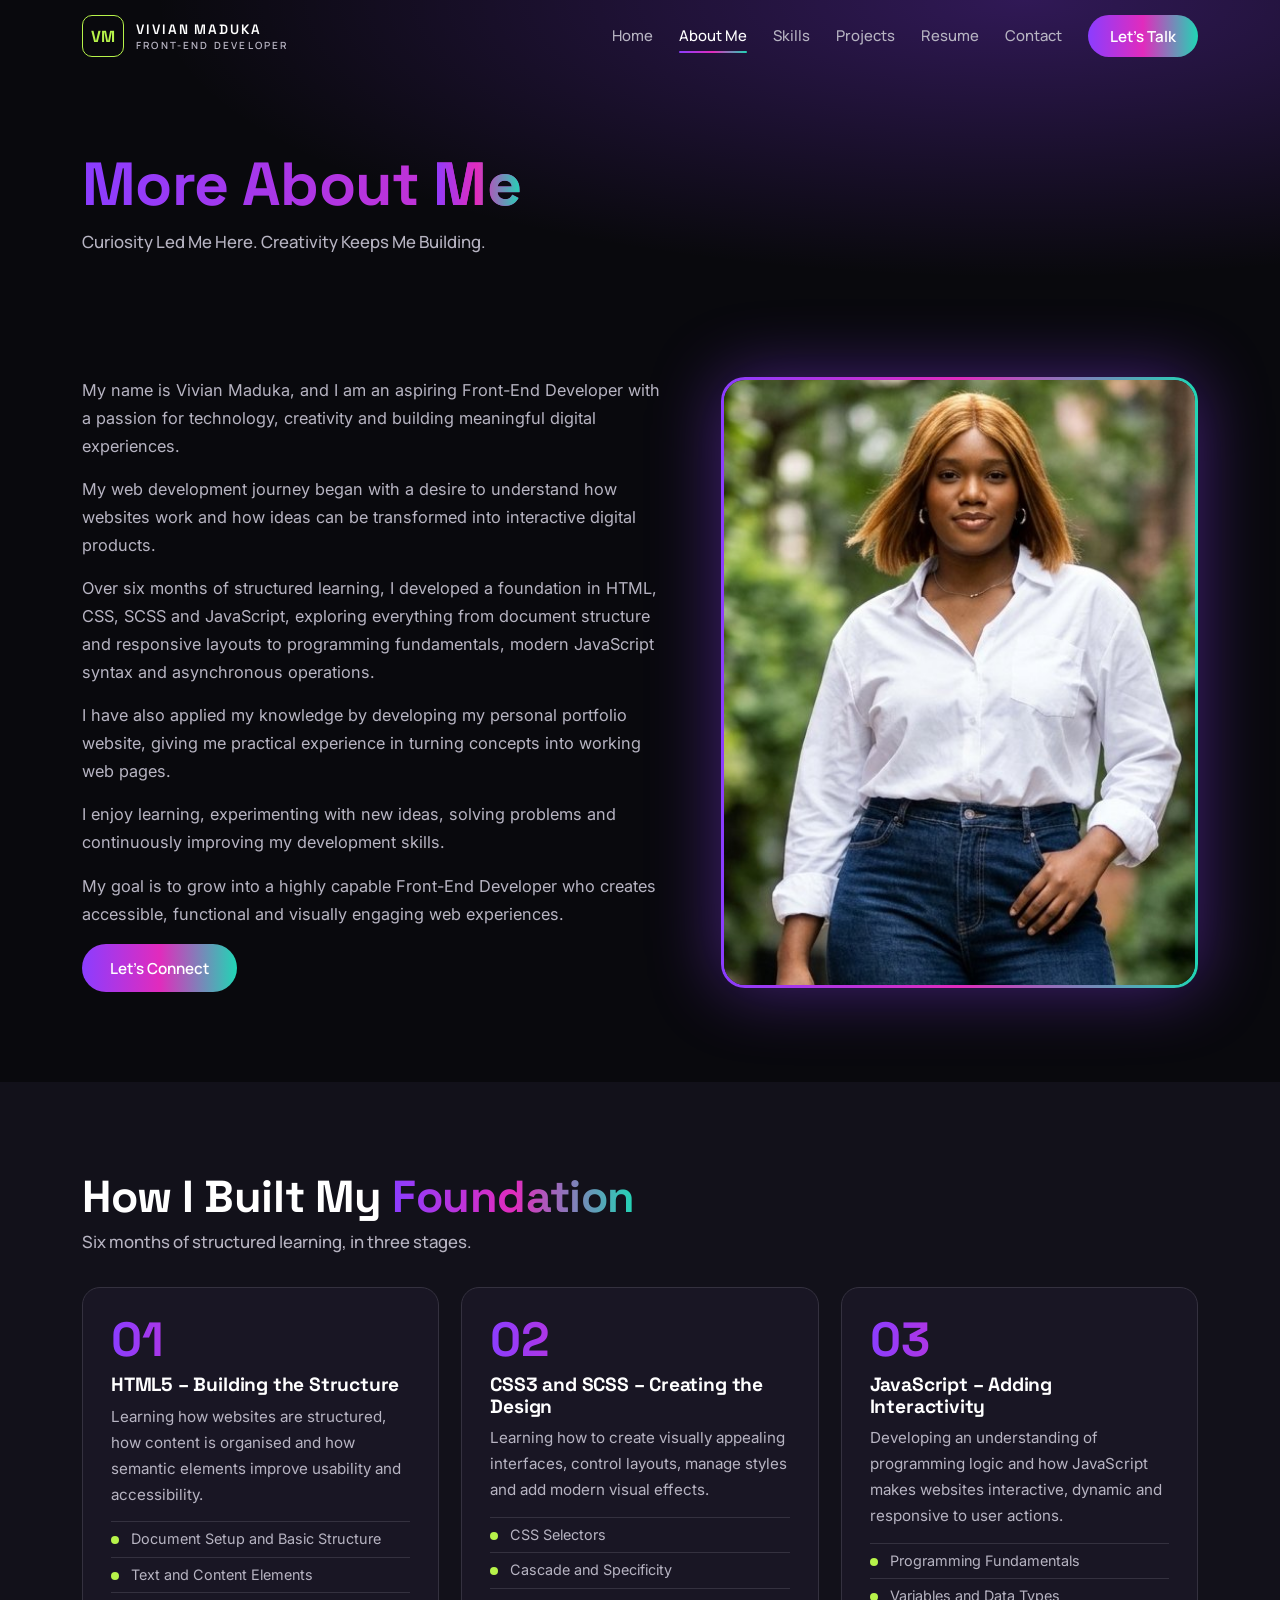
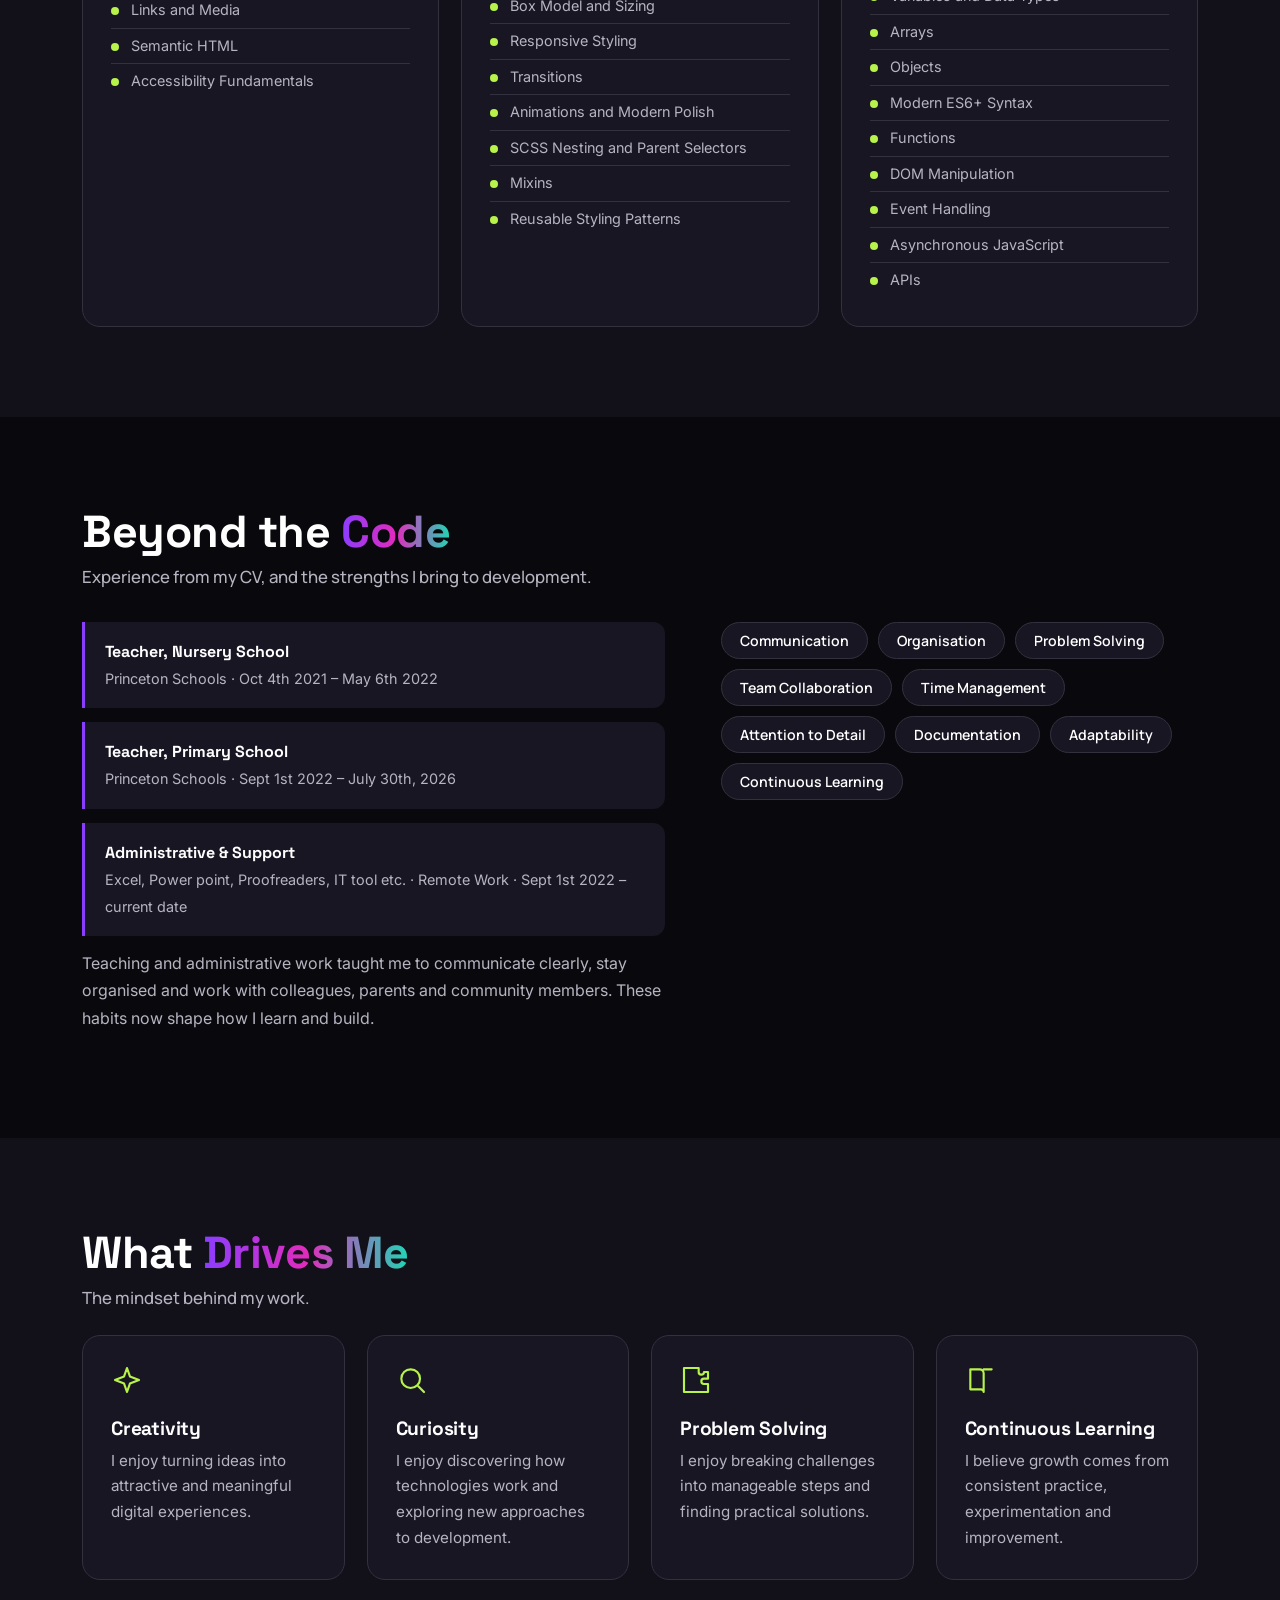
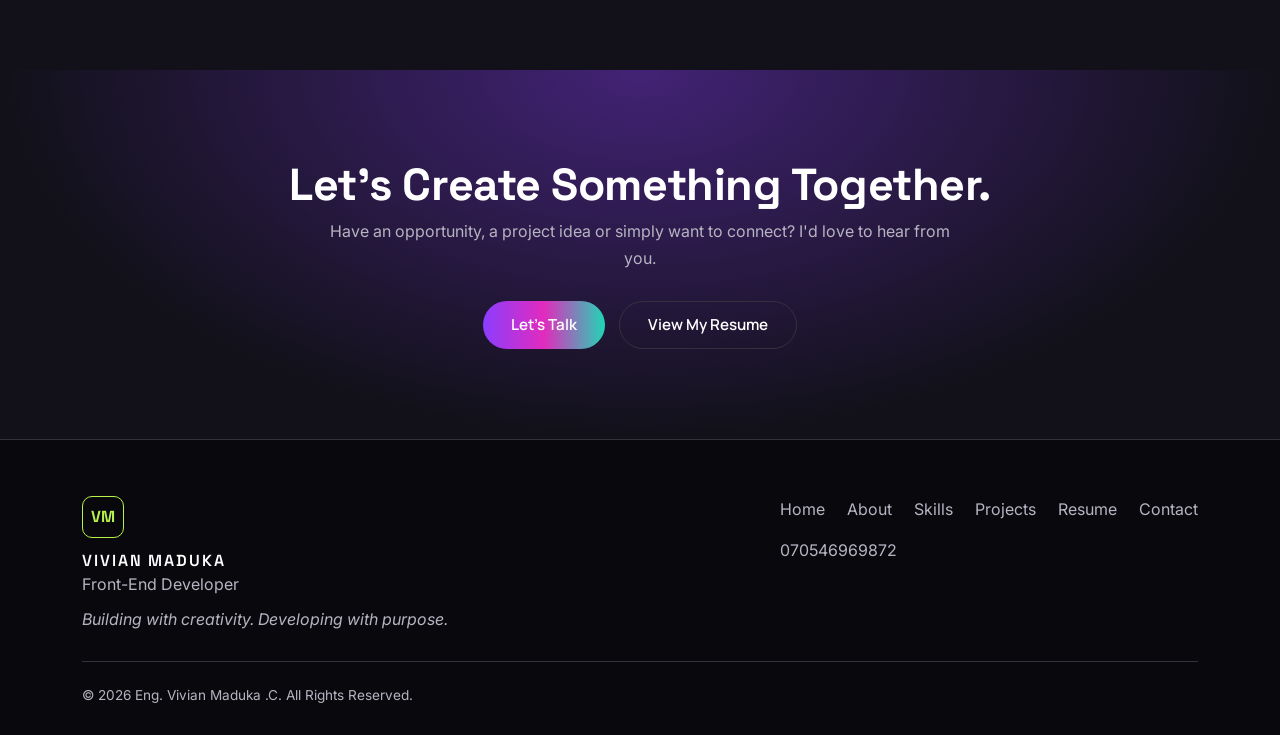
==== vivian-portfolio/about.html @ ad2b27b4 "mt first commit" ====
<!DOCTYPE html>
<html lang="en">
<head>
<meta charset="utf-8">
<meta name="viewport" content="width=device-width, initial-scale=1">
<title>About Me | Eng. Vivian Maduka</title>
<meta name="description" content="The story, learning journey and transferable strengths of Eng. Vivian Maduka, an aspiring Front-End Developer.">
<meta name="keywords" content="front-end developer, HTML5, CSS3, SCSS, JavaScript, responsive web design, portfolio, Lagos">
<meta property="og:title" content="About Me | Eng. Vivian Maduka"><meta property="og:description" content="The story, learning journey and transferable strengths of Eng. Vivian Maduka, an aspiring Front-End Developer."><meta property="og:type" content="website"><meta property="og:image" content="assets/images/vivian-hero.jpg">
<meta name="theme-color" content="#09090D">
<link rel="preconnect" href="https://fonts.googleapis.com"><link rel="preconnect" href="https://fonts.gstatic.com" crossorigin>
<link href="https://fonts.googleapis.com/css2?family=Inter:wght@400;500;600&family=Manrope:wght@500;600;700&family=Space+Grotesk:wght@500;600;700&display=swap" rel="stylesheet">
<link rel="stylesheet" href="css/style.css">
<script type="application/ld+json">{"@context":"https://schema.org","@type":"Person","name":"Eng. Vivian Maduka .C.","jobTitle":"Front-End Developer","email":"veemaduka2004@gmail.com","telephone":"070546969872","url":"https://veemaduka2004-arch.github.io/Portfoilo_check/"}</script>
</head>
<body data-page="about">
<a class="skip" href="#main">Skip to content</a>
<header id="hd"><div class="wrap nav">
<a class="brand" href="index.html" aria-label="Vivian Maduka home"><span class="mono">VM</span><span><b>VIVIAN MADUKA</b><small>FRONT-END DEVELOPER</small></span></a>
<button class="burger" aria-expanded="false" aria-controls="menu" aria-label="Open menu"><span></span></button>
<nav aria-label="Main"><ul id="menu"><li><a class="l" href="index.html">Home</a></li><li><a class="l" href="about.html">About Me</a></li><li><a class="l" href="skills.html">Skills</a></li><li><a class="l" href="projects.html">Projects</a></li><li><a class="l" href="resume.html">Resume</a></li><li><a class="l" href="contact.html">Contact</a></li><li><a class="btn sm" href="contact.html">Let's Talk</a></li></ul></nav>
</div></header>
<main id="main">
<section class="ph-head"><div class="wrap"><h1 class="grad-t">More About <span>Me</span></h1><p class="sub">Curiosity Led Me Here. Creativity Keeps Me Building.</p></div></section>
<section><div class="wrap split">
<div class="rv story"><p>My name is Vivian Maduka, and I am an aspiring Front-End Developer with a passion for technology, creativity and building meaningful digital experiences.</p>
<p>My web development journey began with a desire to understand how websites work and how ideas can be transformed into interactive digital products.</p>
<p>Over six months of structured learning, I developed a foundation in HTML, CSS, SCSS and JavaScript, exploring everything from document structure and responsive layouts to programming fundamentals, modern JavaScript syntax and asynchronous operations.</p>
<p>I have also applied my knowledge by developing my personal portfolio website, giving me practical experience in turning concepts into working web pages.</p>
<p>I enjoy learning, experimenting with new ideas, solving problems and continuously improving my development skills.</p>
<p>My goal is to grow into a highly capable Front-End Developer who creates accessible, functional and visually engaging web experiences.</p>
<a class="btn" href="contact.html">Let's Connect</a></div>
<div class="rv"><div class="pimg sq"><img src="assets/images/vivian-about.jpg" width="460" height="605" loading="lazy" alt="Eng. Vivian Maduka, aspiring Front-End Developer"></div></div></div></section>
<section class="alt"><div class="wrap"><h2>How I Built My <span class="grad-t">Foundation</span></h2><p class="sub">Six months of structured learning, in three stages.</p>
<div class="stages"><article class="card stage rv"><span class="num">01</span><h3>HTML5 – Building the Structure</h3><p>Learning how websites are structured, how content is organised and how semantic elements improve usability and accessibility.</p><ul><li>Document Setup and Basic Structure</li><li>Text and Content Elements</li><li>Links and Media</li><li>Semantic HTML</li><li>Accessibility Fundamentals</li></ul></article><article class="card stage rv"><span class="num">02</span><h3>CSS3 and SCSS – Creating the Design</h3><p>Learning how to create visually appealing interfaces, control layouts, manage styles and add modern visual effects.</p><ul><li>CSS Selectors</li><li>Cascade and Specificity</li><li>Box Model and Sizing</li><li>Responsive Styling</li><li>Transitions</li><li>Animations and Modern Polish</li><li>SCSS Nesting and Parent Selectors</li><li>Mixins</li><li>Reusable Styling Patterns</li></ul></article><article class="card stage rv"><span class="num">03</span><h3>JavaScript – Adding Interactivity</h3><p>Developing an understanding of programming logic and how JavaScript makes websites interactive, dynamic and responsive to user actions.</p><ul><li>Programming Fundamentals</li><li>Variables and Data Types</li><li>Arrays</li><li>Objects</li><li>Modern ES6+ Syntax</li><li>Functions</li><li>DOM Manipulation</li><li>Event Handling</li><li>Asynchronous JavaScript</li><li>APIs</li></ul></article></div></div></section>
<section><div class="wrap"><h2>Beyond the <span class="grad-t">Code</span></h2><p class="sub">Experience from my CV, and the strengths I bring to development.</p>
<div class="split"><div class="rv"><div class="job"><b>Teacher, Nursery School</b><span>Princeton Schools · Oct 4th 2021 – May 6th 2022</span></div>
<div class="job"><b>Teacher, Primary School</b><span>Princeton Schools · Sept 1st 2022 – July 30th, 2026</span></div>
<div class="job"><b>Administrative &amp; Support</b><span>Excel, Power point, Proofreaders, IT tool etc. · Remote Work · Sept 1st 2022 – current date</span></div>
<p class="dim">Teaching and administrative work taught me to communicate clearly, stay organised and work with colleagues, parents and community members. These habits now shape how I learn and build.</p></div>
<div class="rv chips"><span>Communication</span><span>Organisation</span><span>Problem Solving</span><span>Team Collaboration</span><span>Time Management</span><span>Attention to Detail</span><span>Documentation</span><span>Adaptability</span><span>Continuous Learning</span></div></div></div></section>
<section class="alt"><div class="wrap"><h2>What <span class="grad-t">Drives Me</span></h2><p class="sub" style="margin-bottom:26px">The mindset behind my work.</p><div class="grid g4"><article class="card rv"><svg class="ic" viewBox="0 0 24 24" aria-hidden="true"><path d="M12 3l2.2 6.3L21 12l-6.8 2.7L12 21l-2.2-6.3L3 12l6.8-2.7z"/></svg><h3>Creativity</h3><p>I enjoy turning ideas into attractive and meaningful digital experiences.</p></article><article class="card rv"><svg class="ic" viewBox="0 0 24 24" aria-hidden="true"><circle cx="11" cy="11" r="7"/><path d="M21 21l-4.3-4.3"/></svg><h3>Curiosity</h3><p>I enjoy discovering how technologies work and exploring new approaches to development.</p></article><article class="card rv"><svg class="ic" viewBox="0 0 24 24" aria-hidden="true"><path d="M10 3h4v3a2 2 0 1 0 4 0h3v5h-3a2 2 0 1 0 0 4h3v6H3V3z"/></svg><h3>Problem Solving</h3><p>I enjoy breaking challenges into manageable steps and finding practical solutions.</p></article><article class="card rv"><svg class="ic" viewBox="0 0 24 24" aria-hidden="true"><path d="M4 4h7a3 3 0 0 1 3 3v14a2 2 0 0 0-2-2H4zM20 4h-6"/></svg><h3>Continuous Learning</h3><p>I believe growth comes from consistent practice, experimentation and improvement.</p></article></div></div></section>
<section class="band"><div class="wrap"><h2>Let's Create Something Together.</h2><p>Have an opportunity, a project idea or simply want to connect? I'd love to hear from you.</p><div class="cta c"><a class="btn" href="contact.html">Let's Talk</a><a class="btn ghost" href="resume.html">View My Resume</a></div></div></section></main>
<footer><div class="wrap">
<div class="ft"><div><span class="mono">VM</span><h3>VIVIAN MADUKA</h3><p>Front-End Developer</p><p class="q">Building with creativity. Developing with purpose.</p></div>
<div><ul><li><a href="index.html">Home</a></li><li><a href="about.html">About</a></li><li><a href="skills.html">Skills</a></li><li><a href="projects.html">Projects</a></li><li><a href="resume.html">Resume</a></li><li><a href="contact.html">Contact</a></li></ul><p class="ph"><a href="tel:070546969872">070546969872</a></p><!-- Add LinkedIn / GitHub icon links here once the real profile URLs are available --></div></div>
<p class="cp">© 2026 Eng. Vivian Maduka .C. All Rights Reserved.</p>
</div></footer>
<button id="top" aria-label="Back to top">↑</button>
<script src="js/script.js"></script>
</body></html>
---- vivian-portfolio/css/style.css ----
:root{--bg:#09090D;--bg2:#12111A;--card:#191624;--p:#8B3DFF;--v:#B65CFF;--m:#E12BBD;--lime:#B7F34A;--teal:#20D6B5;--tx:#fff;--tx2:#B7B4C2;--bd:#34313F;
--g:linear-gradient(90deg,#8B3DFF,#E12BBD,#20D6B5);--hd:'Space Grotesk',system-ui,sans-serif;--bodyf:'Inter',system-ui,sans-serif;--mf:'Manrope',system-ui,sans-serif}
*{box-sizing:border-box;margin:0}
html{scroll-behavior:smooth;scroll-padding-top:80px}
body{background:var(--bg);color:var(--tx);font:400 1rem/1.7 var(--bodyf);overflow-x:hidden}
img{max-width:100%;display:block}a{color:var(--lime)}
:focus-visible{outline:3px solid var(--lime);outline-offset:3px}
.skip{position:absolute;left:-999px;top:8px;background:var(--lime);color:#000;padding:8px 14px;z-index:99;border-radius:6px}.skip:focus{left:8px}
.wrap{max-width:1160px;margin:0 auto;padding:0 22px}
h1,h2,h3{font-family:var(--hd);line-height:1.12;letter-spacing:-.01em}
h2{font-size:clamp(1.9rem,4vw,2.8rem);margin-bottom:8px}h2.sm{font-size:1.4rem;margin:44px 0 18px;color:var(--v)}h2.sm:first-child{margin-top:0}
.grad-t,.ph-head h1 span{background:var(--g);-webkit-background-clip:text;background-clip:text;color:transparent}
.sub{color:var(--tx2);font:500 1.05rem var(--mf);margin-bottom:34px}.dim{color:var(--tx2)}
section{padding:90px 0}.alt{background:var(--bg2)}
.btn{display:inline-flex;align-items:center;justify-content:center;min-height:48px;padding:0 28px;border-radius:999px;border:0;font:600 .95rem var(--mf);color:#fff;background:var(--g);text-decoration:none;cursor:pointer;transition:transform .2s,box-shadow .2s}
.btn:hover{transform:translateY(-2px);box-shadow:0 10px 30px rgba(139,61,255,.45)}
.btn.ghost{background:transparent;border:1px solid var(--bd);color:#fff}.btn.ghost:hover{border-color:var(--lime);box-shadow:none}
.btn.sm{min-height:42px;padding:0 22px}.btn:disabled{opacity:.6;cursor:wait}
.cta{display:flex;gap:14px;flex-wrap:wrap}.cta.c{justify-content:center}
header{position:fixed;inset:0 0 auto;z-index:50;transition:background .3s,border-color .3s;border-bottom:1px solid transparent}
header.sc,header.open{background:rgba(9,9,13,.92);backdrop-filter:blur(12px);border-color:var(--bd)}
.nav{display:flex;align-items:center;justify-content:space-between;height:72px}
.brand{display:flex;align-items:center;gap:12px;text-decoration:none;color:#fff}
.mono{display:inline-grid;place-items:center;width:42px;height:42px;border:1.5px solid var(--lime);border-radius:10px;font:700 1rem var(--hd);color:var(--lime);letter-spacing:.5px}
.brand b{display:block;font:600 .85rem var(--hd);letter-spacing:.14em}.brand small{display:block;font:600 .62rem var(--mf);letter-spacing:.22em;color:var(--tx2)}
nav ul{list-style:none;padding:0;display:flex;align-items:center;gap:26px}
nav a.l{color:var(--tx2);text-decoration:none;font:500 .93rem var(--mf);padding:6px 0;position:relative}
nav a.l:hover,nav a.l.on{color:#fff}nav a.l.on:after{content:"";position:absolute;left:0;right:0;bottom:-2px;height:2px;background:var(--g);border-radius:2px}
.burger{display:none;background:none;border:0;width:46px;height:46px;cursor:pointer}
.burger span,.burger span:before,.burger span:after{display:block;width:24px;height:2px;background:#fff;margin:auto;position:relative;transition:.25s}
.burger span:before,.burger span:after{content:"";position:absolute;left:0}.burger span:before{top:-7px}.burger span:after{top:7px}
.burger[aria-expanded=true] span{background:transparent}.burger[aria-expanded=true] span:before{top:0;transform:rotate(45deg)}.burger[aria-expanded=true] span:after{top:0;transform:rotate(-45deg)}
@media(max-width:940px){.burger{display:block}
nav ul{position:absolute;top:100%;left:0;right:0;flex-direction:column;align-items:stretch;gap:0;background:rgba(9,9,13,.97);padding:0 22px;max-height:0;overflow:hidden;opacity:0;transition:max-height .35s,opacity .3s,padding .3s}
nav ul.open{max-height:520px;opacity:1;padding:8px 22px 24px}
nav a.l{display:block;padding:14px 0;border-bottom:1px solid var(--bd)}nav a.l.on:after{display:none}nav a.l.on{color:var(--lime)}nav .btn{width:100%;margin-top:14px}}
.hero{position:relative;min-height:100vh;display:flex;align-items:center;padding:130px 0 70px;overflow:hidden}
.hero:before{content:"";position:absolute;width:620px;height:620px;right:-120px;top:-60px;background:radial-gradient(circle,rgba(139,61,255,.45),transparent 65%);filter:blur(30px)}
.hero:after{content:"";position:absolute;width:520px;height:520px;left:-200px;bottom:-200px;background:radial-gradient(circle,rgba(32,214,181,.22),transparent 65%);filter:blur(30px)}
.hero-g{position:relative;z-index:1;display:grid;grid-template-columns:1.1fr .9fr;gap:50px;align-items:center}
.hero h1{font-size:clamp(2.6rem,6.2vw,4.6rem);margin:20px 0 10px}
.badge{display:inline-flex;align-items:center;gap:10px;border:1px solid var(--bd);border-radius:999px;padding:6px 16px;font:600 .74rem var(--mf);letter-spacing:.16em;color:var(--tx2)}
.badge i{width:8px;height:8px;border-radius:50%;background:var(--lime);box-shadow:0 0 10px var(--lime)}
.role{font:600 clamp(1.4rem,3vw,2rem) var(--hd);color:var(--lime);margin-bottom:18px;min-height:1.3em}.caret{animation:bl 1s steps(1) infinite;margin-left:2px}@keyframes bl{50%{opacity:0}}
.hero p{max-width:560px;color:var(--tx2);margin-bottom:14px}.hero p.role{color:var(--lime)}.hero .cta{margin-top:26px}
.pwrap{position:relative;max-width:430px;margin-left:auto}
.pimg{border-radius:28px 90px 28px 90px;padding:3px;background:var(--g);box-shadow:0 0 70px rgba(139,61,255,.45)}
.pimg img{width:100%;aspect-ratio:4/5;object-fit:cover;object-position:center 15%;border-radius:25px 87px 25px 87px;background:var(--card)}
.pimg.sq{border-radius:24px}.pimg.sq img{border-radius:21px;aspect-ratio:3/4}
.fl{position:absolute;padding:7px 15px;border-radius:999px;background:rgba(25,22,36,.92);border:1px solid var(--bd);font:600 .8rem var(--mf);animation:fy 5s ease-in-out infinite;backdrop-filter:blur(6px)}
.f1{top:8%;left:-30px;color:var(--lime)}.f2{top:30%;right:-22px;color:var(--v);animation-delay:-1s}.f3{bottom:28%;left:-38px;color:var(--m);animation-delay:-2s}.f4{bottom:8%;right:-14px;color:var(--teal);animation-delay:-3s}
@keyframes fy{50%{transform:translateY(-10px)}}
@media(max-width:860px){.hero{padding-top:110px}.hero-g{grid-template-columns:1fr}.pwrap{margin:10px auto 0;max-width:340px}.f1,.f3{left:-8px}.f2,.f4{right:-8px}.btn{width:100%}.cta .btn{flex:1 1 100%}}
.marq{border-block:1px solid var(--bd);background:var(--bg2);overflow:hidden;padding:20px 0}
.mt{display:flex;width:max-content;gap:34px;animation:mq 30s linear infinite;font:500 1.6rem var(--hd);color:var(--tx2)}.mt b{color:var(--lime)}@keyframes mq{to{transform:translateX(-50%)}}
.split{display:grid;grid-template-columns:1.1fr .9fr;gap:56px;align-items:start}.split p{margin-bottom:16px;max-width:62ch;color:var(--tx2)}
@media(max-width:860px){.split{grid-template-columns:1fr;gap:34px}}
.fact{display:flex;align-items:baseline;gap:18px;padding:20px 0;border-bottom:1px solid var(--bd)}.fact b{font:600 3rem var(--hd);color:var(--lime);min-width:70px}.fact span{color:var(--tx2)}
.ph-head{padding:150px 0 40px;background:radial-gradient(ellipse at 80% 0,rgba(139,61,255,.3),transparent 60%)}.ph-head h1{font-size:clamp(2.3rem,5.5vw,3.8rem);margin-bottom:12px}.ph-head+section{padding-top:50px}
.grid{display:grid;grid-template-columns:repeat(3,1fr);gap:22px}.grid.g4{grid-template-columns:repeat(4,1fr)}.grid.one{grid-template-columns:1fr}
@media(max-width:980px){.grid,.grid.g4{grid-template-columns:1fr 1fr}}@media(max-width:600px){.grid,.grid.g4{grid-template-columns:1fr}}
.card{background:var(--card);border:1px solid var(--bd);border-radius:18px;padding:28px;transition:transform .25s,border-color .25s,box-shadow .25s}
.card:hover{transform:translateY(-4px);border-color:var(--p);box-shadow:0 14px 40px rgba(139,61,255,.18)}
.ic{width:32px;height:32px;stroke:var(--lime);fill:none;stroke-width:1.6;stroke-linecap:round;stroke-linejoin:round;margin-bottom:14px}
.card h3{font-size:1.2rem;margin-bottom:8px}.card p{color:var(--tx2);font-size:.95rem}
.stages{display:grid;grid-template-columns:repeat(3,1fr);gap:22px}@media(max-width:980px){.stages{grid-template-columns:1fr}}
.stage .num{font:700 3rem var(--hd);background:var(--g);-webkit-background-clip:text;background-clip:text;color:transparent;display:block;line-height:1;margin-bottom:10px}
.stage ul{list-style:none;padding:0;margin-top:14px}.stage li{font-size:.9rem;color:var(--tx2);padding:5px 0 5px 20px;position:relative;border-top:1px solid var(--bd)}.stage li:before{content:"";position:absolute;left:0;top:14px;width:8px;height:8px;border-radius:50%;background:var(--lime)}
.job{padding:16px 20px;border-left:3px solid var(--p);background:var(--card);border-radius:0 12px 12px 0;margin-bottom:14px}.job b{display:block;font-family:var(--hd)}.job span{color:var(--tx2);font-size:.9rem}
.chips{display:flex;flex-wrap:wrap;gap:10px;align-content:flex-start}.chips span,.badges span{border:1px solid var(--bd);border-radius:999px;padding:8px 18px;font:600 .88rem var(--mf);color:#fff;background:var(--card)}
.story p{font-size:1.02rem}
.proj{display:grid;grid-template-columns:1.15fr .85fr;gap:0;border-radius:24px;padding:2px;background:var(--g);overflow:hidden}
.proj>*{background:var(--card)}.proj .shot{border-radius:22px 0 0 22px;display:block;text-decoration:none;overflow:hidden}.pb{padding:34px;border-radius:0 22px 22px 0;display:flex;flex-direction:column;gap:12px;justify-content:center}
.bar{display:flex;align-items:center;gap:6px;padding:12px 16px;background:#0f0e15;border-bottom:1px solid var(--bd)}.bar i{width:10px;height:10px;border-radius:50%;background:var(--bd)}.bar span{margin-left:10px;font-size:.75rem;color:var(--tx2);overflow:hidden;text-overflow:ellipsis;white-space:nowrap}
.frame{position:relative;aspect-ratio:16/10;overflow:hidden;background:linear-gradient(135deg,#1b1530,#09090D)}.frame iframe{position:absolute;top:0;left:0;width:1280px;height:800px;border:0;transform-origin:0 0;pointer-events:none;transition:transform .4s}
.tag{font:600 .78rem var(--mf);color:var(--lime);letter-spacing:.08em;text-transform:uppercase}.status{font-size:.82rem;color:var(--teal)}
.pb h3{font-size:1.8rem}.pb p{color:var(--tx2);font-size:.95rem}.badges{display:flex;gap:8px;flex-wrap:wrap}.badges span{padding:5px 14px;font-size:.8rem;color:var(--lime)}
@media(max-width:900px){.proj{grid-template-columns:1fr}.proj .shot{border-radius:22px 22px 0 0}.pb{border-radius:0 0 22px 22px;padding:26px}}
.pdf iframe{width:100%;height:720px;border:1px solid var(--bd);border-radius:14px;background:#fff;margin-top:34px}.pdf p{margin-top:12px;font-size:.88rem}
.band{background:radial-gradient(ellipse at 50% 0,rgba(139,61,255,.4),transparent 70%),var(--bg2);text-align:center}.band p{max-width:620px;margin:0 auto 28px;color:var(--tx2)}
.contact{display:grid;grid-template-columns:.8fr 1.2fr;gap:44px}@media(max-width:860px){.contact{grid-template-columns:1fr}}
.cc{align-self:start}.cc h3{margin-bottom:12px}.cc small{display:block;margin-top:14px;color:var(--tx2);font-size:.8rem}.cc>a:not(.btn){font:600 1.15rem var(--mf);color:#fff;text-decoration:none;word-break:break-all}.cc>a:not(.btn):hover{color:var(--lime)}.cc .wa{margin-top:26px;width:100%;background:#1a8f4c}
form{display:grid;gap:18px}label{display:block;font:600 .88rem var(--mf);margin-bottom:6px}
input,textarea{width:100%;font:400 1rem var(--bodyf);padding:14px 16px;background:var(--card);border:1px solid var(--bd);border-radius:12px;color:#fff}
input:focus,textarea:focus{border-color:var(--p);outline:0;box-shadow:0 0 0 3px rgba(139,61,255,.3)}
[aria-invalid=true]{border-color:#ff6b6b}.err{color:#ff8f8f;font-size:.82rem;min-height:1em;margin-top:4px}.hp{position:absolute;left:-9999px}
#status{display:none;padding:14px 16px;border-radius:12px;font-size:.93rem}#status.bad{display:block;background:#3a1218;color:#ffb3b3}#status.ok{display:block;background:#0f2e22;color:#9df0c8}
footer{border-top:1px solid var(--bd);background:var(--bg);padding:56px 0 28px}.ft{display:flex;justify-content:space-between;gap:30px;flex-wrap:wrap;padding-bottom:28px;border-bottom:1px solid var(--bd)}
footer h3{font:600 1rem var(--hd);letter-spacing:.12em;margin-top:12px}footer p{color:var(--tx2)}footer .q{font-style:italic;margin-top:8px}footer ul{list-style:none;padding:0;display:flex;gap:22px;flex-wrap:wrap}footer a{color:var(--tx2);text-decoration:none}footer a:hover{color:var(--lime)}.ph{margin-top:14px}.cp{margin-top:22px;font-size:.85rem;color:var(--tx2)}
#top{position:fixed;right:18px;bottom:18px;width:46px;height:46px;border-radius:50%;border:0;background:var(--g);color:#fff;font-size:1.2rem;cursor:pointer;opacity:0;pointer-events:none;transition:opacity .25s;z-index:40}#top.show{opacity:1;pointer-events:auto}
.rv{opacity:0;transform:translateY(22px);transition:opacity .7s,transform .7s}.rv.in{opacity:1;transform:none}
@media(prefers-reduced-motion:reduce){html{scroll-behavior:auto}*,*:before,*:after{animation:none!important;transition:none!important}.rv{opacity:1;transform:none}}
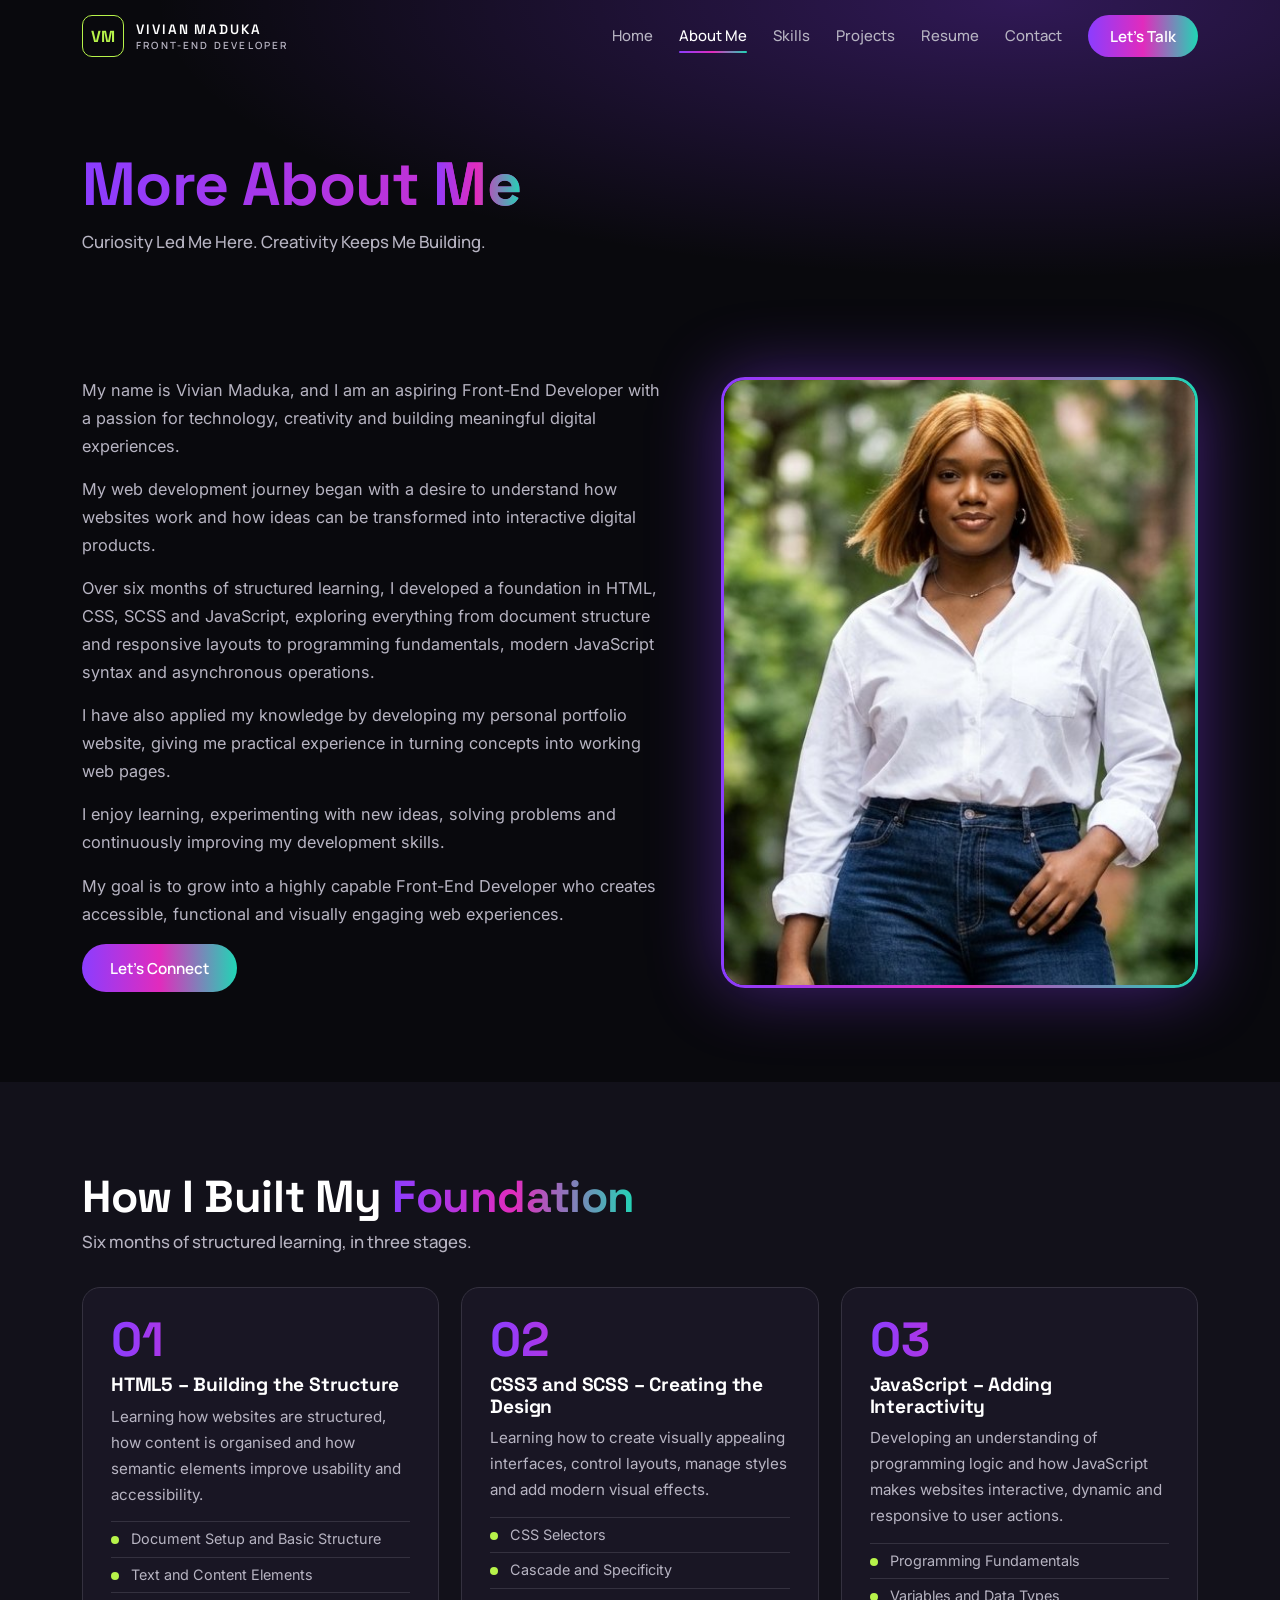
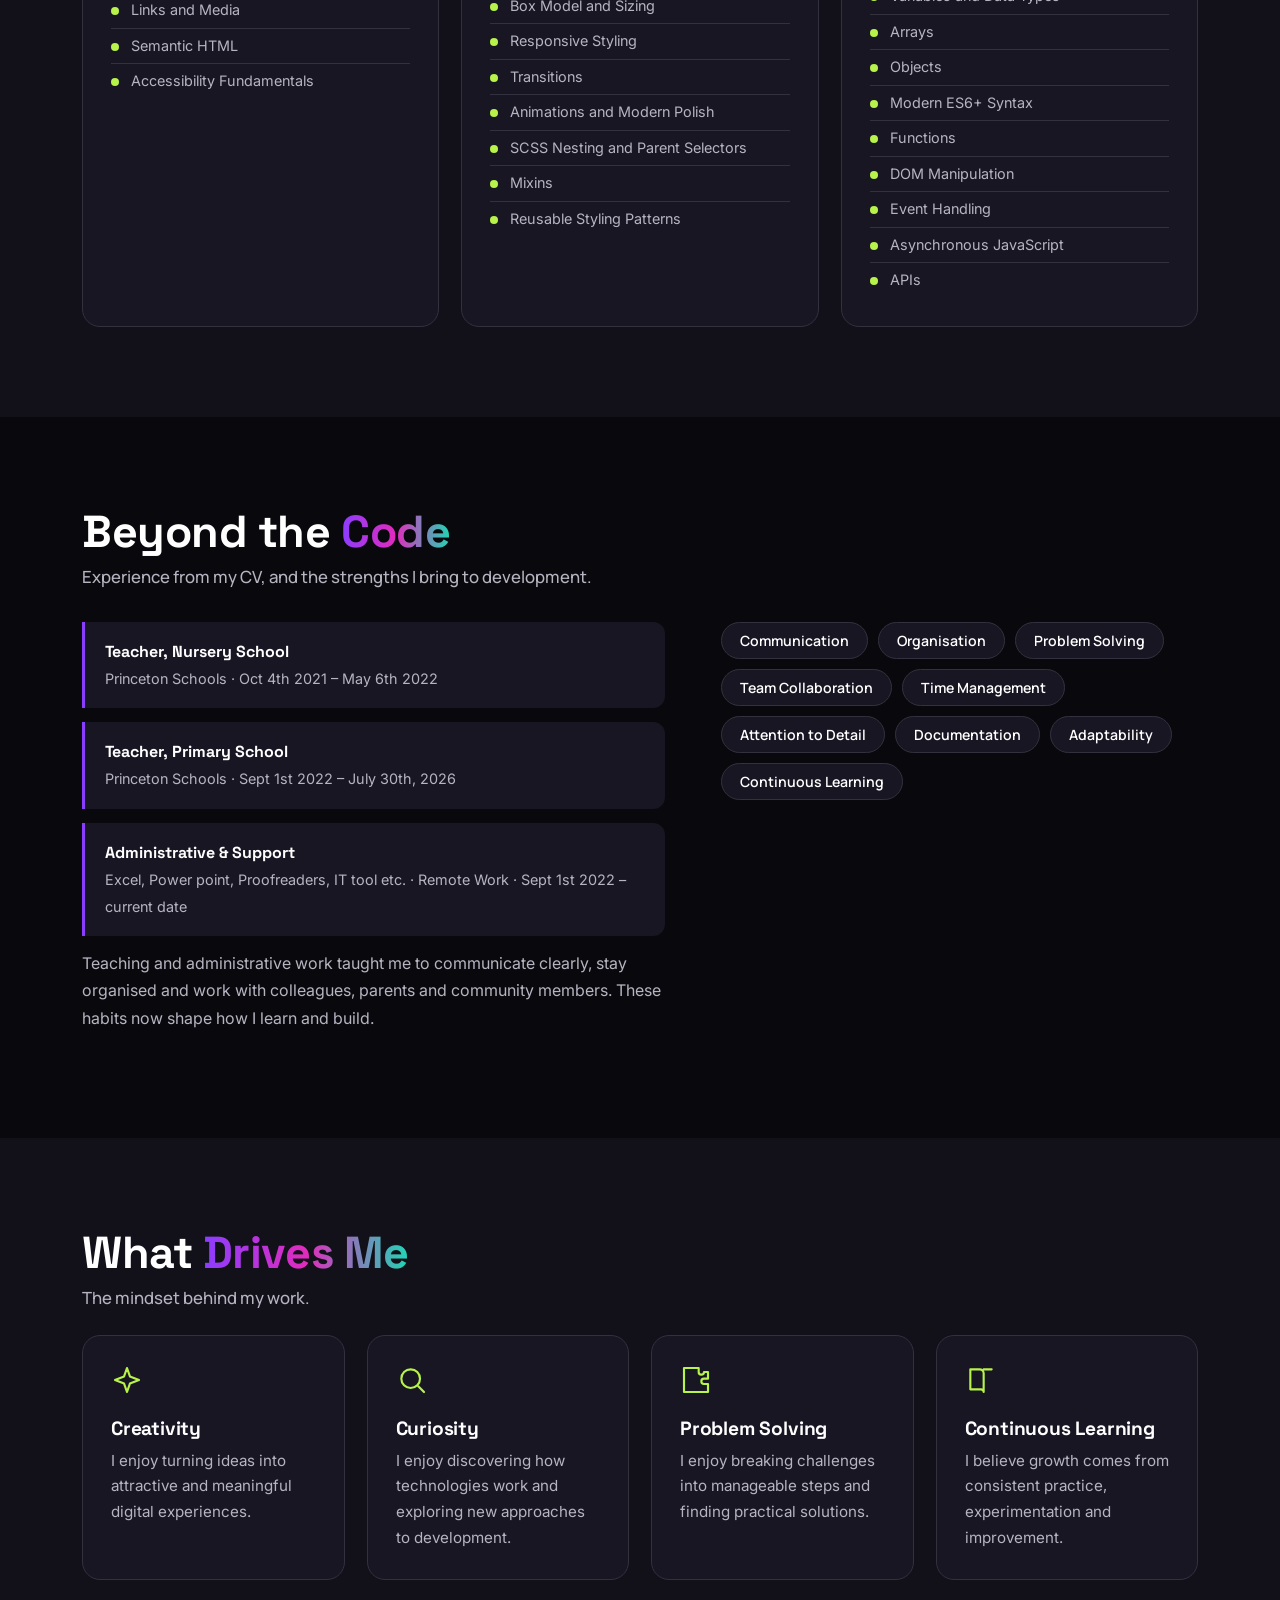
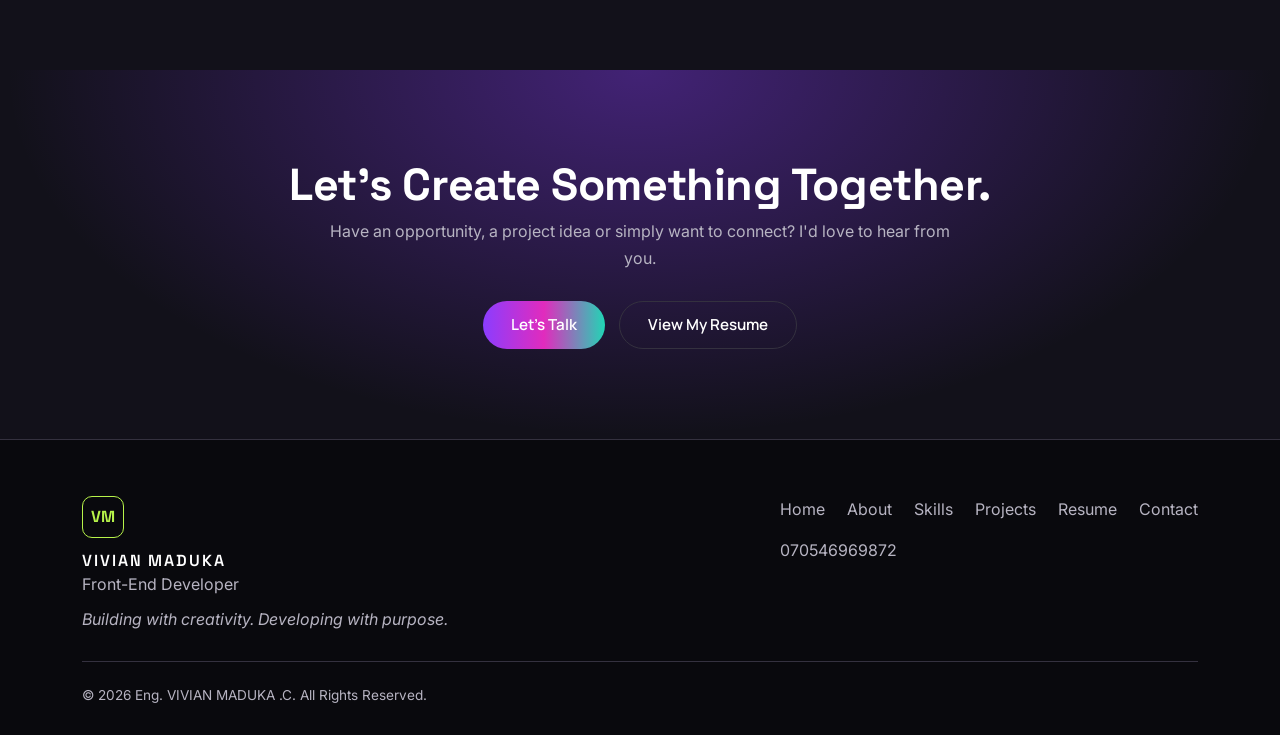
==== commit 8d9379f9: "My second commit" ====
--- a/vivian-portfolio/about.html
+++ b/vivian-portfolio/about.html
@@ -44,7 +44,7 @@
 <footer><div class="wrap">
 <div class="ft"><div><span class="mono">VM</span><h3>VIVIAN MADUKA</h3><p>Front-End Developer</p><p class="q">Building with creativity. Developing with purpose.</p></div>
 <div><ul><li><a href="index.html">Home</a></li><li><a href="about.html">About</a></li><li><a href="skills.html">Skills</a></li><li><a href="projects.html">Projects</a></li><li><a href="resume.html">Resume</a></li><li><a href="contact.html">Contact</a></li></ul><p class="ph"><a href="tel:070546969872">070546969872</a></p><!-- Add LinkedIn / GitHub icon links here once the real profile URLs are available --></div></div>
-<p class="cp">© 2026 Eng. Vivian Maduka .C. All Rights Reserved.</p>
+<p class="cp">© 2026 Eng. VIVIAN MADUKA .C. All Rights Reserved.</p>
 </div></footer>
 <button id="top" aria-label="Back to top">↑</button>
 <script src="js/script.js"></script>
